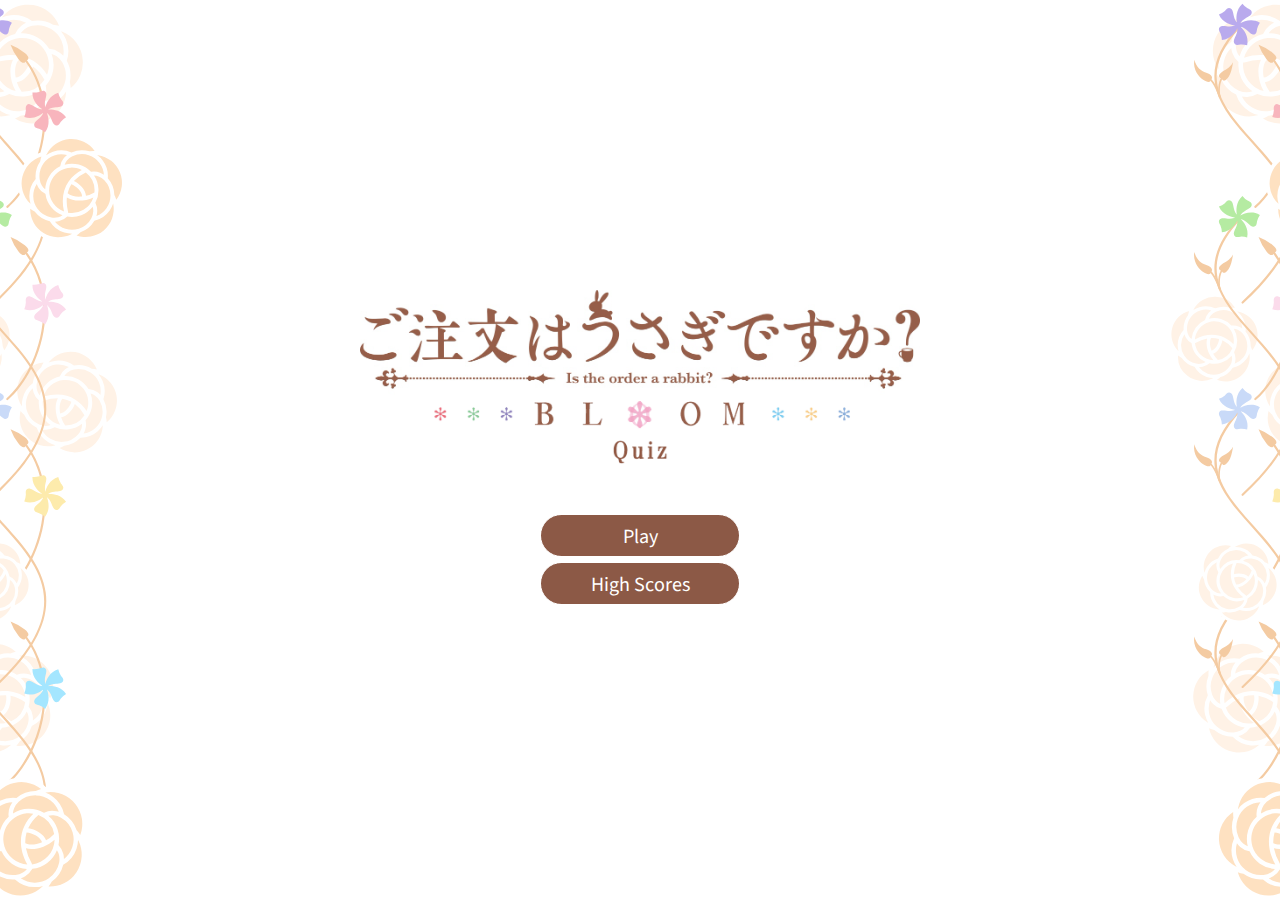
==== index.html @ 1631ba69 "Initial commit" ====
<!DOCTYPE html>
<html lang ="en">
  <head>
    <meta charset="UTF-8" />
    <meta name="viewport" content="width=device-width, initial-scale=1.0" />
    <meta http-equiv="X-UA-Compatible" content="ie=edge" />
    <title>Gochiusa Quiz</title>
    <link rel="stylesheet" href="app.css" />
    <link href="https://fonts.googleapis.com/css2?family=Averia+Serif+Libre:wght@300;400&display=swap" rel="stylesheet">
    <link href="https://fonts.googleapis.com/css2?family=Noto+Sans+JP&display=swap" rel="stylesheet">
  </head>
  <body>
    <div class="container">
      <img id="leftImage" src="assets/deco_side.svg">
      <img id="rightImage" src="assets/deco_side.svg">
      <div id="home" class="flex-center flex-column">
        <img class="logo" src="assets/quiz_logo.svg" alt="ご注文はうさぎですか？BLOOM ">
        <a class="btn" href="/game.html">Play</a>
        <a class="btn" href="/highscores.html">High Scores</a>
      </div>
    </div>
  </body>
</html>
---- app.css ----
#leftImage {
  margin: 0;
  padding: 0;
  left: 47.5%;
  height: 100vh;
  position: fixed;
}

#rightImage {
  margin: 0;
  padding: 0;
  right: 50%;
  height: 100vh;
  position: fixed;
}

:root {
  font-size: 62.5%

}

*{
  box-sizing: border-box;
  font-family: 'Noto Sans JP', sans-serif;
  margin: 0;
  padding: 0;
  color: #955e4b;
}


h1,
h2,
h3,
h4 {
  margin-bottom: 1rem;
}

h1 {
  font-family: "Averia Serif Libre", serif;
  font-size: 5.4rem;
  margin-bottom: 5rem;
}

h1 > span {
  font-size: 2.4rem;
  font-weight: 400;
}

h2 {
  font-size: 4.2rem;
  margin-bottom: 4rem;
  font-weight: 700;
}

h3 {
  font-size: 2.8rem;
  font-weight: 500;
}

/* UTILITIES */

.container {
  width: 100vw;
  height: 100vh;
  display: flex;
  justify-content: center;
  align-items: center;
  max-width: 80rem;
  margin: 0 auto;
}

.container > * {
  width: 100%;
}

.flex-column {
  display: flex;
  flex-direction: column;
}

.flex-center {
  justify-content: center;
  align-items: center;
}

.justify-center {
  justify-content: center;
}

.text-center {
  text-align: center;
}

.hidden {
  display: none;
}

/* BUTTONS */

.btn {
    width: 20rem;
    text-align: center;
    text-decoration: none;
    margin-bottom: .5rem;
    padding: .75rem 3rem;
    border: 0.1rem solid;
    border-radius: 10rem;
    color: #fff;
    background: linear-gradient(to right, #754d3e 50%, #8c5946 50%);
    background-size: 200% 100%;
    background-position:right bottom;
    font-size: 1.8rem;
  }

  .btn:hover {
    border-radius: 10rem;
    background-position:left bottom;
    transition: all .3s ease;
    }


    /* LOGO */
    .logo {
      width: 70%;
      height: 70%;
      padding-bottom: 5rem;
    }
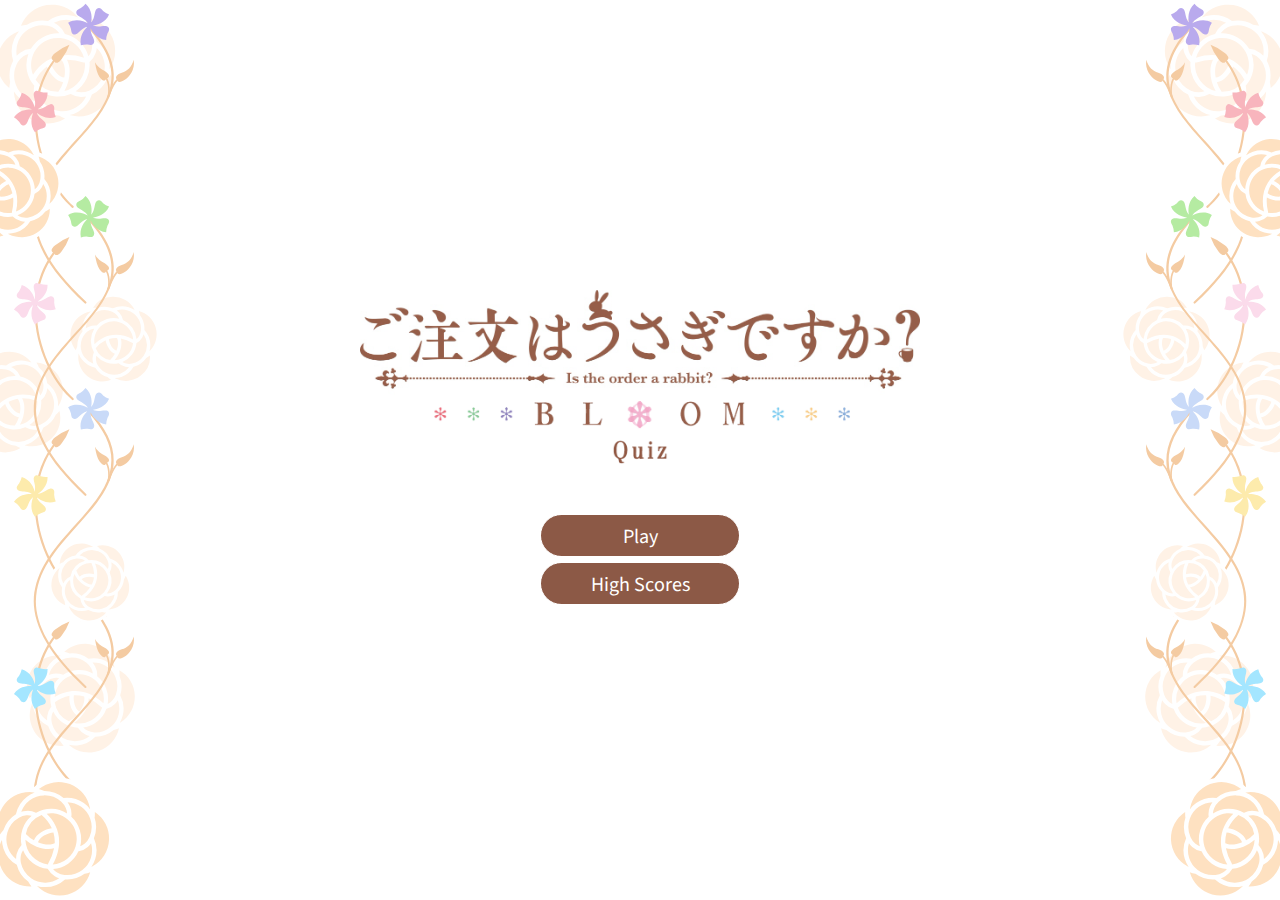
==== commit bc996edc: "corrected sidebar images" ====
--- a/index.html
+++ b/index.html
@@ -10,9 +10,9 @@
     <link href="https://fonts.googleapis.com/css2?family=Noto+Sans+JP&display=swap" rel="stylesheet">
   </head>
   <body>
+    <img id="leftImage" src="assets/deco_side.svg">
+    <img id="rightImage" src="assets/deco_side.svg">
     <div class="container">
-      <img id="leftImage" src="assets/deco_side.svg">
-      <img id="rightImage" src="assets/deco_side.svg">
       <div id="home" class="flex-center flex-column">
         <img class="logo" src="assets/quiz_logo.svg" alt="ご注文はうさぎですか？BLOOM ">
         <a class="btn" href="/game.html">Play</a>
--- a/app.css
+++ b/app.css
@@ -1,15 +1,16 @@
 #leftImage {
   margin: 0;
   padding: 0;
-  left: 47.5%;
+  left: 0;
   height: 100vh;
   position: fixed;
+  transform: scaleX(-1);
 }
 
 #rightImage {
   margin: 0;
   padding: 0;
-  right: 50%;
+  right: 0;
   height: 100vh;
   position: fixed;
 }
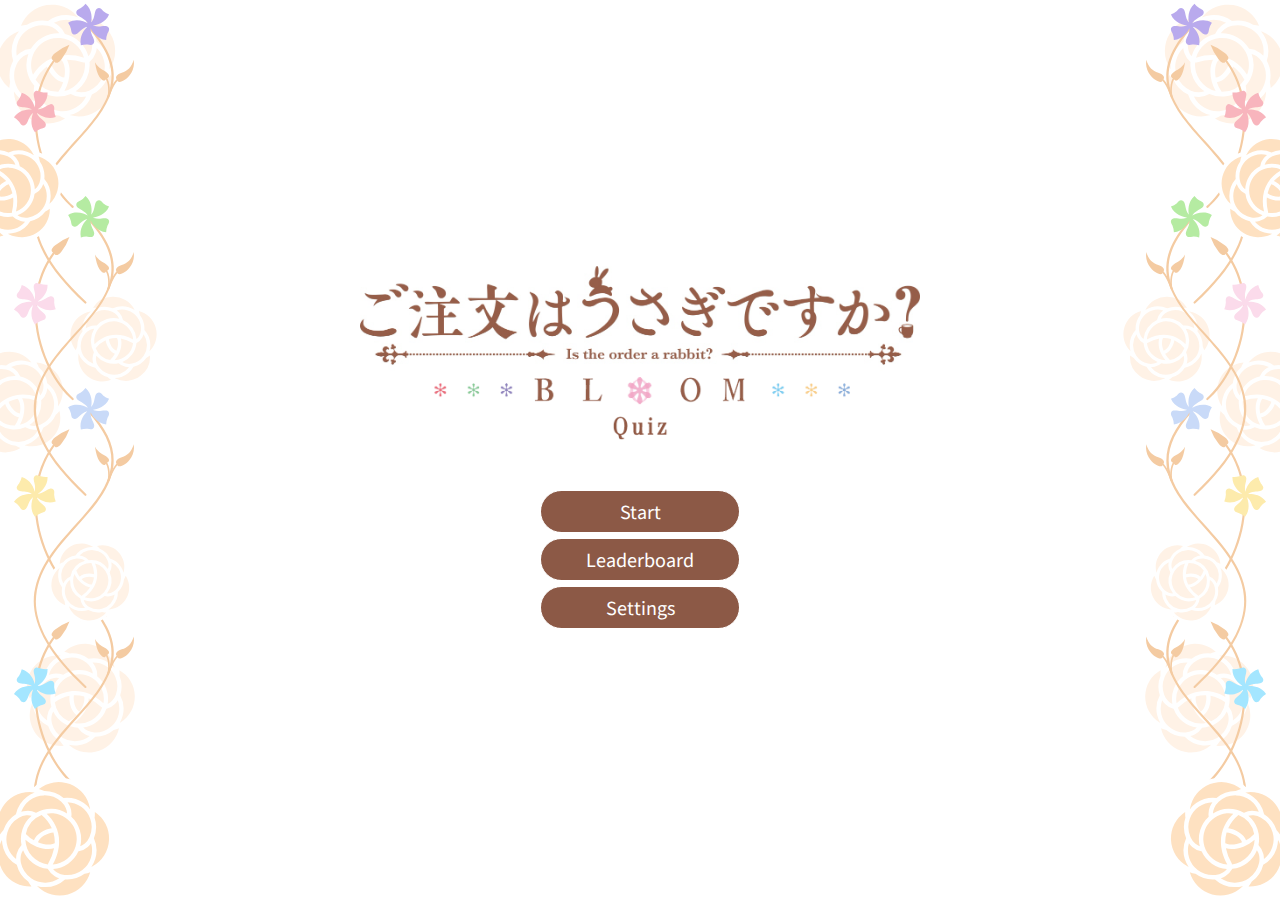
==== commit 8a7db291: "Update index.html" ====
--- a/index.html
+++ b/index.html
@@ -15,8 +15,9 @@
     <div class="container">
       <div id="home" class="flex-center flex-column">
         <img class="logo" src="assets/quiz_logo.svg" alt="ご注文はうさぎですか？BLOOM ">
-        <a class="btn" href="/game.html">Play</a>
-        <a class="btn" href="/highscores.html">High Scores</a>
+        <a class="btn" href="/game.html">Start</a>
+        <a class="btn" href="/highscores.html">Leaderboard</a>
+        <a class="btn" href="/settings.html">Settings</a>
       </div>
     </div>
   </body>
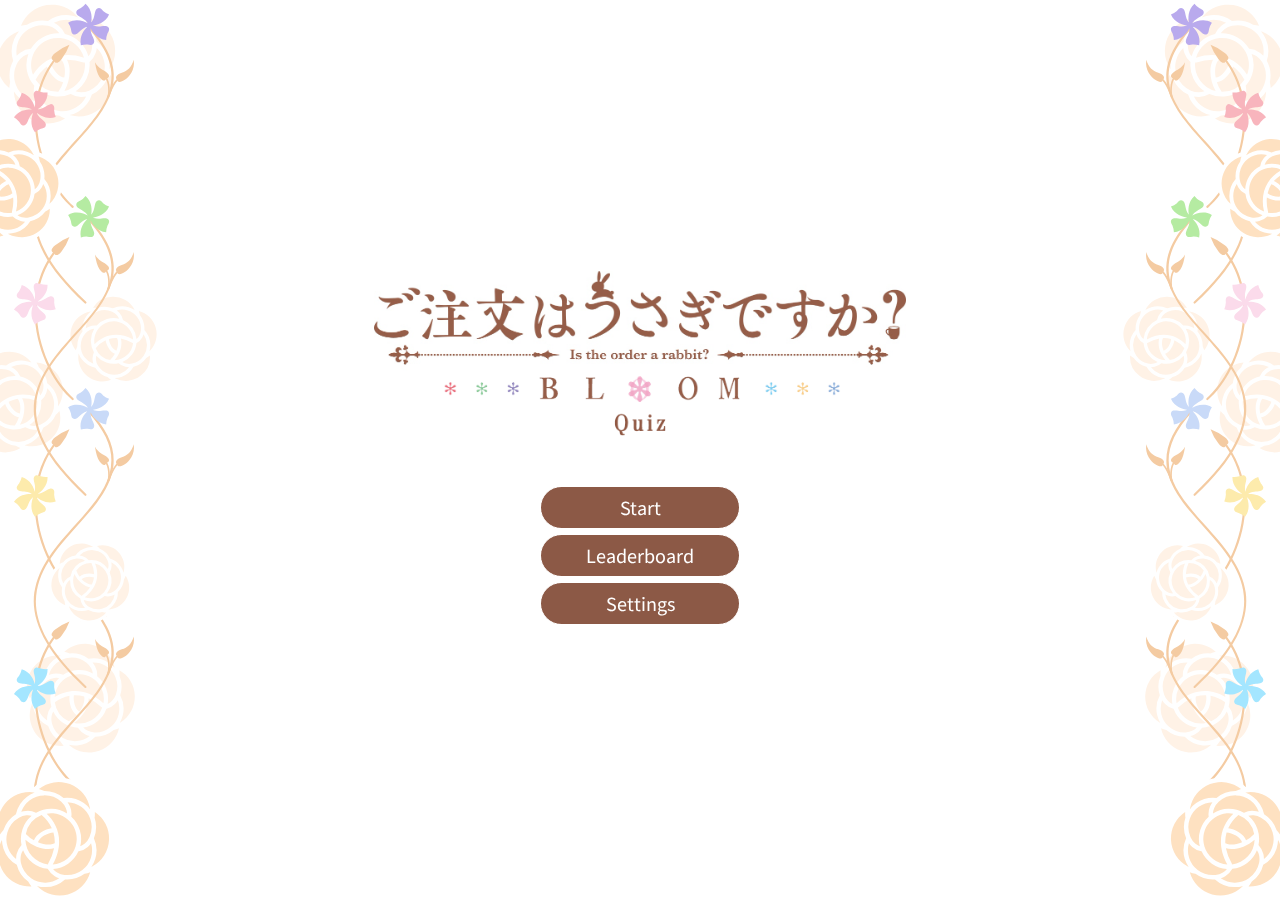
==== commit ddfeb116: "added game page" ====
--- a/index.html
+++ b/index.html
@@ -15,9 +15,9 @@
     <div class="container">
       <div id="home" class="flex-center flex-column">
         <img class="logo" src="assets/quiz_logo.svg" alt="ご注文はうさぎですか？BLOOM ">
-        <a class="btn" href="/game.html">Start</a>
-        <a class="btn" href="/highscores.html">Leaderboard</a>
-        <a class="btn" href="/settings.html">Settings</a>
+        <a class="btn" href="game.html">Start</a>
+        <a class="btn" href="highscores.html">Leaderboard</a>
+        <a class="btn" href="settings.html">Settings</a>
       </div>
     </div>
   </body>
--- a/app.css
+++ b/app.css
@@ -5,6 +5,7 @@
   height: 100vh;
   position: fixed;
   transform: scaleX(-1);
+  z-index: -1;
 }
 
 #rightImage {
@@ -13,6 +14,7 @@
   right: 0;
   height: 100vh;
   position: fixed;
+  z-index: -1;
 }
 
 :root {
@@ -68,6 +70,7 @@
   align-items: center;
   max-width: 80rem;
   margin: 0 auto;
+  padding: 2rem;
 }
 
 .container > * {
@@ -126,3 +129,12 @@
       height: 70%;
       padding-bottom: 5rem;
     }
+
+
+/*COMPATIBILITY*/
+@media only screen and (max-width: 1200px) {
+    #leftImage,
+    #rightImage {
+        display: none;
+    }
+}
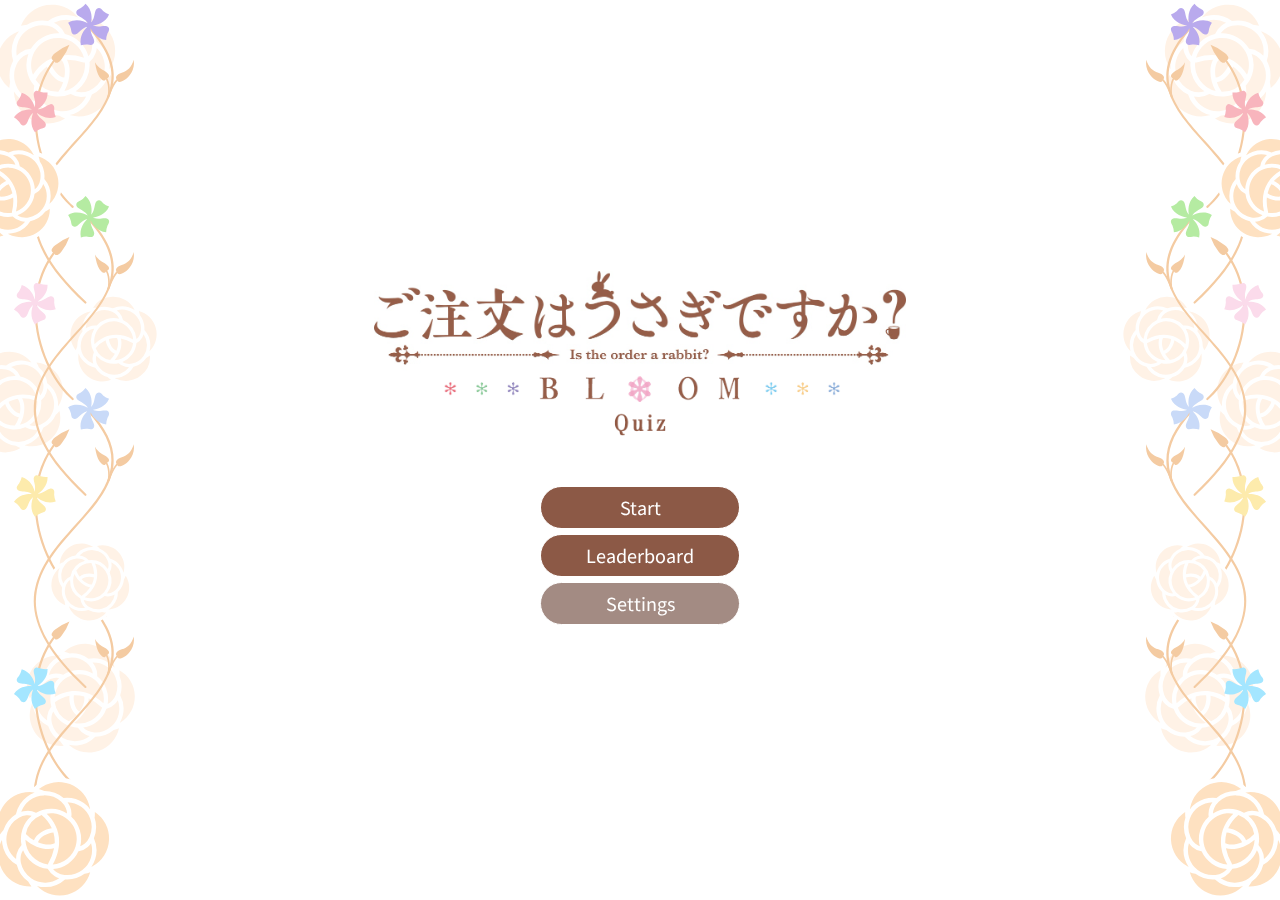
==== commit 5ca98e43: "added questions and quality of life improvements" ====
--- a/index.html
+++ b/index.html
@@ -17,7 +17,7 @@
         <img class="logo" src="assets/quiz_logo.svg" alt="ご注文はうさぎですか？BLOOM ">
         <a class="btn" href="game.html">Start</a>
         <a class="btn" href="highscores.html">Leaderboard</a>
-        <a class="btn" href="settings.html">Settings</a>
+        <a class="inactive" href="#">Settings</a>
       </div>
     </div>
   </body>
--- a/app.css
+++ b/app.css
@@ -130,6 +130,43 @@
       padding-bottom: 5rem;
     }
 
+    .inactive {
+      width: 20rem;
+      text-align: center;
+      text-decoration: none;
+      margin-bottom: .5rem;
+      padding: .75rem 3rem;
+      border: 0.1rem solid;
+      border-radius: 10rem;
+      color: #fff;
+      background-size: 200% 100%;
+      font-size: 1.8rem;
+      background: #a38b83;
+    }
+
+
+/* FORMS */
+form {
+  width: 100%;
+  display: flex;
+  flex-direction: column;
+  align-items: center;
+}
+
+input {
+  margin-bottom: 1.5rem;
+  width: 20rem;
+  padding: 1.5rem;
+  font-size: 1.8rem;
+  border: none;
+  text-align: center;
+  border: 0.2px solid #754d3e;
+}
+
+input::placeholder {
+  color: #aaa;
+}
+
 
 /*COMPATIBILITY*/
 @media only screen and (max-width: 1200px) {
